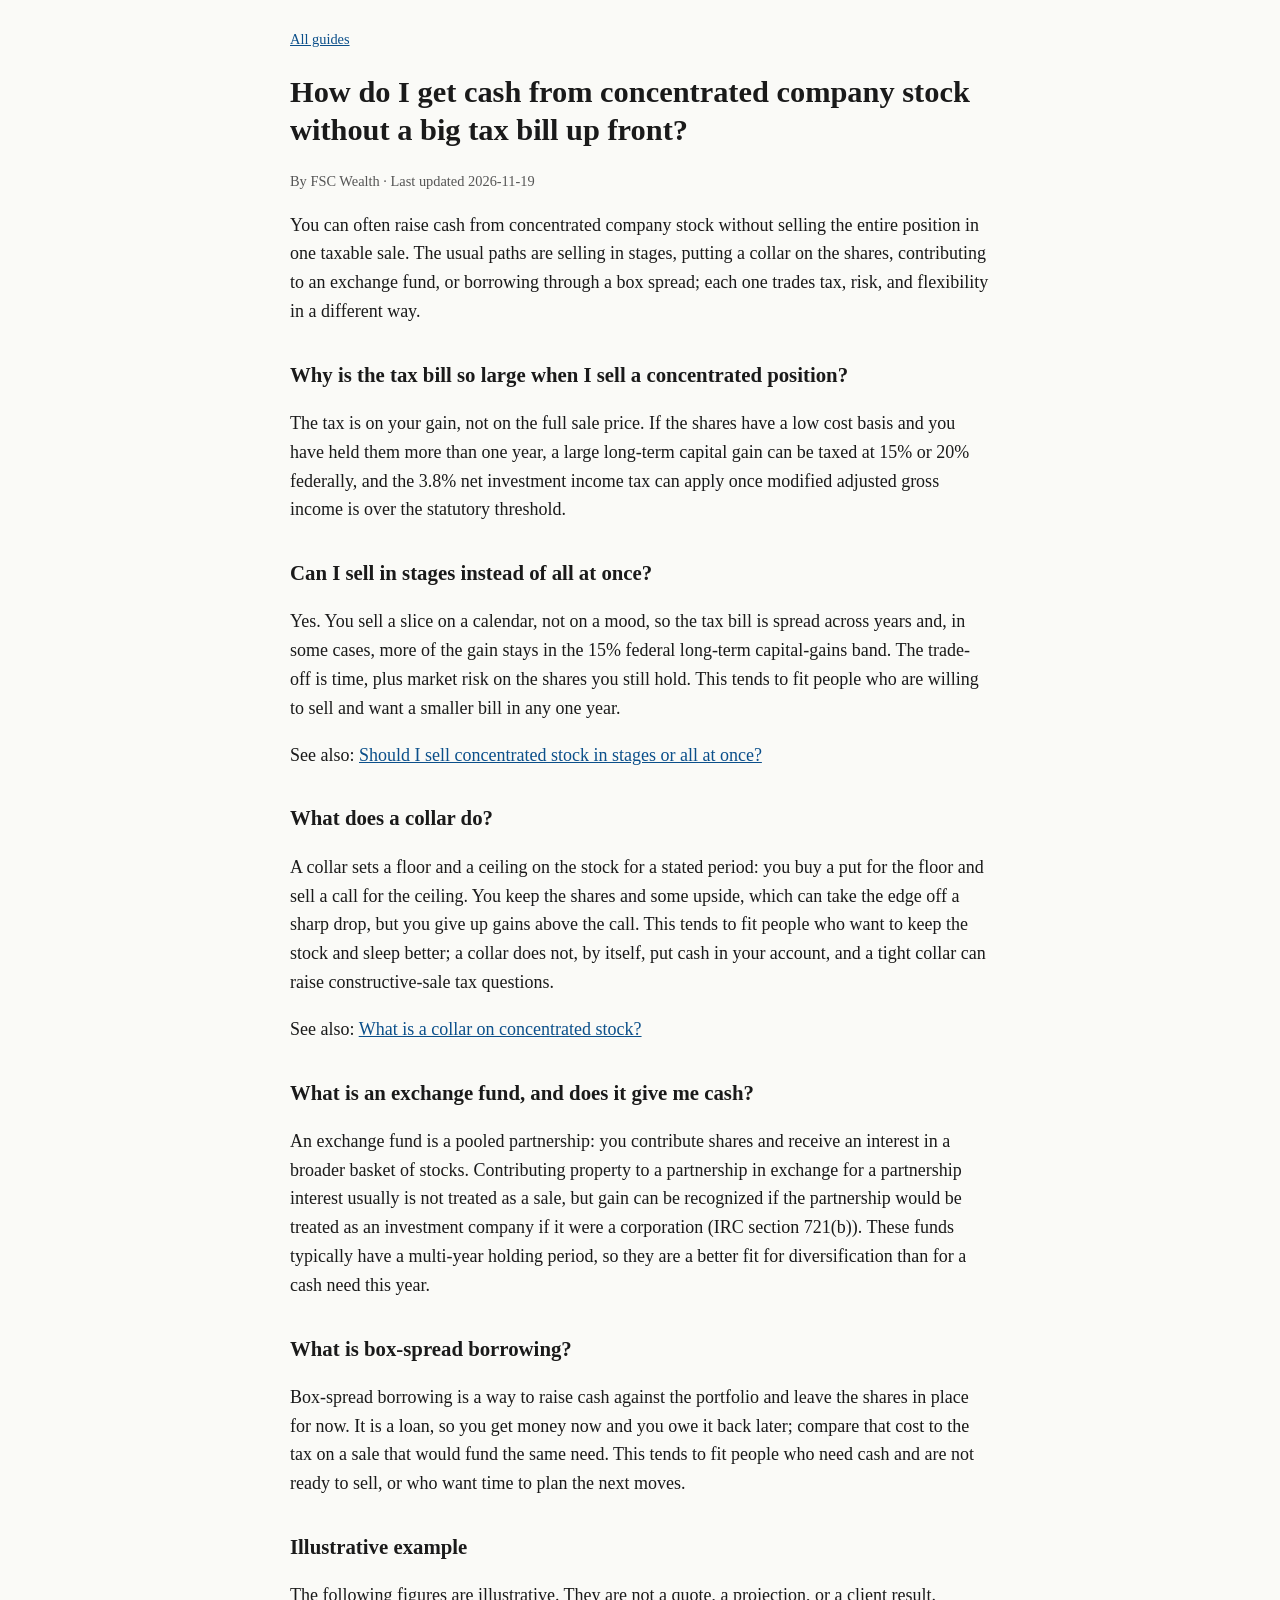
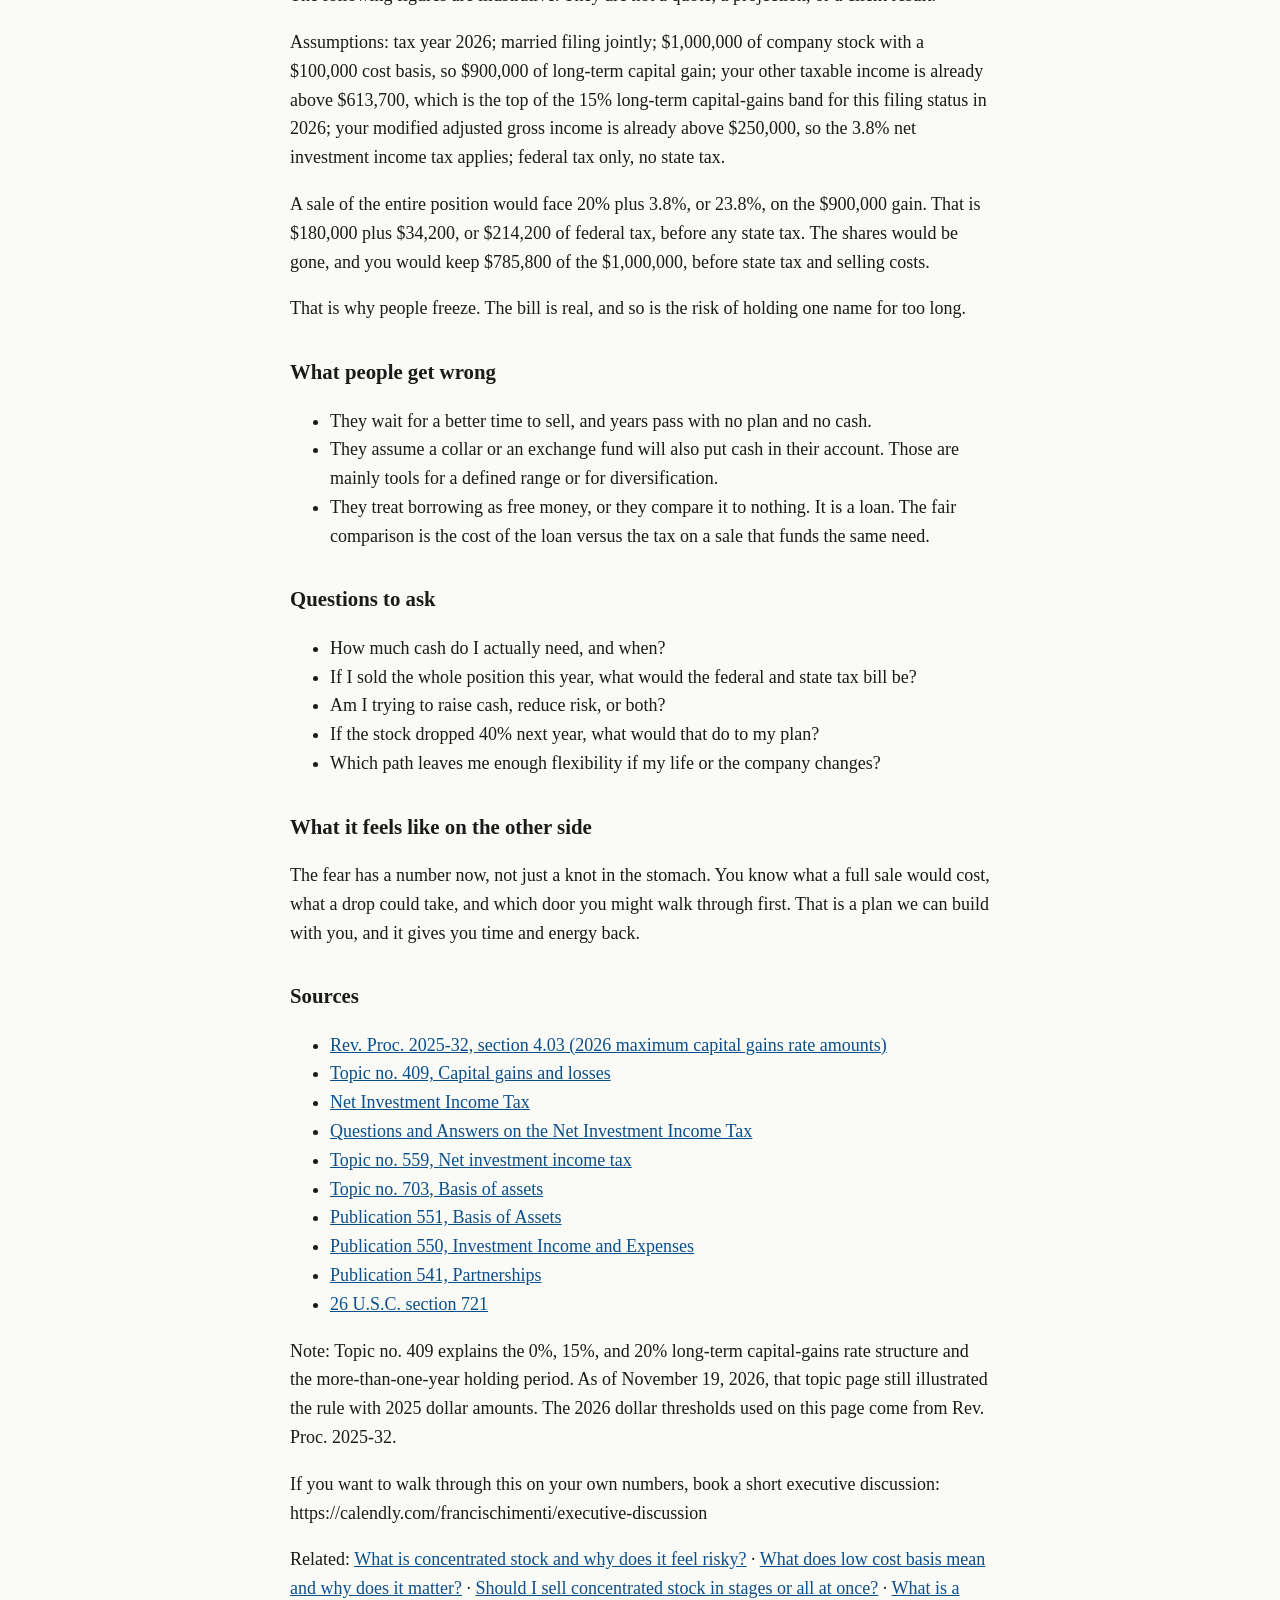
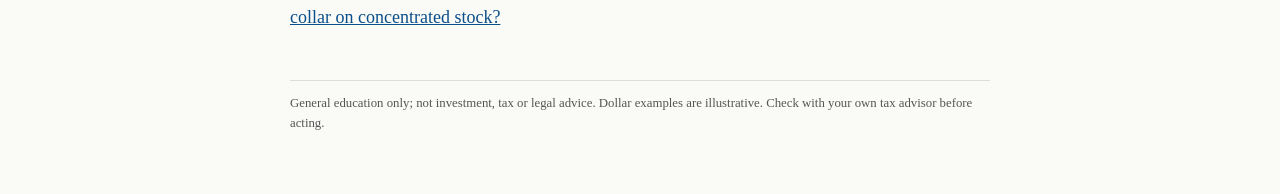
==== how-do-i-get-cash-from-concentrated-stock-without-big-tax/index.html @ 958ac75b "Publish page 1: cash from concentrated stock Add the prebuilt static site at the repository root so " ====
<!doctype html><html lang="en"><head><meta charset="utf-8"><meta name="viewport" content="width=device-width,initial-scale=1">
<title>How do I get cash from concentrated company stock without a big tax bill up front?</title><meta name="description" content="You can often raise cash without selling the entire position at once. Paths include staged sales, a collar, an exchange fund, or box-spread borrowing."><link rel="canonical" href="https://myfranchisenyc-oss.github.io/how-do-i-get-cash-from-concentrated-stock-without-big-tax/">
<link rel="stylesheet" href="/style.css"><script type="application/ld+json">{
  "@context": "https://schema.org",
  "@type": "FAQPage",
  "mainEntity": [
    {
      "@type": "Question",
      "name": "How do I get cash from concentrated company stock without a big tax bill up front?",
      "acceptedAnswer": {
        "@type": "Answer",
        "text": "You can often raise cash from concentrated company stock without selling the entire position in one taxable sale. The usual paths are selling in stages, putting a collar on the shares, contributing to an exchange fund, or borrowing through a box spread; each one trades tax, risk, and flexibility in a different way."
      }
    },
    {
      "@type": "Question",
      "name": "Why is the tax bill so large when I sell a concentrated position?",
      "acceptedAnswer": {
        "@type": "Answer",
        "text": "The tax is on your gain, not on the full sale price. If the shares have a low cost basis and you have held them more than one year, a large long-term capital gain can be taxed at 15% or 20% federally, and the 3.8% net investment income tax can apply once modified adjusted gross income is over the statutory threshold."
      }
    },
    {
      "@type": "Question",
      "name": "Can I sell in stages instead of all at once?",
      "acceptedAnswer": {
        "@type": "Answer",
        "text": "Yes. You sell a slice on a calendar, not on a mood, so the tax bill is spread across years and, in some cases, more of the gain stays in the 15% federal long-term capital-gains band. The trade-off is time, plus market risk on the shares you still hold. This tends to fit people who are willing to sell and want a smaller bill in any one year."
      }
    },
    {
      "@type": "Question",
      "name": "What does a collar do?",
      "acceptedAnswer": {
        "@type": "Answer",
        "text": "A collar sets a floor and a ceiling on the stock for a stated period: you buy a put for the floor and sell a call for the ceiling. You keep the shares and some upside, which can take the edge off a sharp drop, but you give up gains above the call. This tends to fit people who want to keep the stock and sleep better; a collar does not, by itself, put cash in your account, and a tight collar can raise constructive-sale tax questions."
      }
    },
    {
      "@type": "Question",
      "name": "What is an exchange fund, and does it give me cash?",
      "acceptedAnswer": {
        "@type": "Answer",
        "text": "An exchange fund is a pooled partnership: you contribute shares and receive an interest in a broader basket of stocks. Contributing property to a partnership in exchange for a partnership interest usually is not treated as a sale, but gain can be recognized if the partnership would be treated as an investment company if it were a corporation (IRC section 721(b)). These funds typically have a multi-year holding period, so they are a better fit for diversification than for a cash need this year."
      }
    },
    {
      "@type": "Question",
      "name": "What is box-spread borrowing?",
      "acceptedAnswer": {
        "@type": "Answer",
        "text": "Box-spread borrowing is a way to raise cash against the portfolio and leave the shares in place for now. It is a loan, so you get money now and you owe it back later; compare that cost to the tax on a sale that would fund the same need. This tends to fit people who need cash and are not ready to sell, or who want time to plan the next moves."
      }
    }
  ]
}</script></head><body><main><nav><a href="/">All guides</a></nav><h1>How do I get cash from concentrated company stock without a big tax bill up front?</h1><p class="meta">By FSC Wealth · Last updated 2026-11-19</p><p>You can often raise cash from concentrated company stock without selling the entire position in one taxable sale. The usual paths are selling in stages, putting a collar on the shares, contributing to an exchange fund, or borrowing through a box spread; each one trades tax, risk, and flexibility in a different way.</p>
<h2>Why is the tax bill so large when I sell a concentrated position?</h2>
<p>The tax is on your gain, not on the full sale price. If the shares have a low cost basis and you have held them more than one year, a large long-term capital gain can be taxed at 15% or 20% federally, and the 3.8% net investment income tax can apply once modified adjusted gross income is over the statutory threshold.</p>
<h2>Can I sell in stages instead of all at once?</h2>
<p>Yes. You sell a slice on a calendar, not on a mood, so the tax bill is spread across years and, in some cases, more of the gain stays in the 15% federal long-term capital-gains band. The trade-off is time, plus market risk on the shares you still hold. This tends to fit people who are willing to sell and want a smaller bill in any one year.</p>
<p>See also: <a href="/should-i-sell-concentrated-stock-in-stages-or-all-at-once/">Should I sell concentrated stock in stages or all at once?</a></p>
<h2>What does a collar do?</h2>
<p>A collar sets a floor and a ceiling on the stock for a stated period: you buy a put for the floor and sell a call for the ceiling. You keep the shares and some upside, which can take the edge off a sharp drop, but you give up gains above the call. This tends to fit people who want to keep the stock and sleep better; a collar does not, by itself, put cash in your account, and a tight collar can raise constructive-sale tax questions.</p>
<p>See also: <a href="/what-is-a-collar-on-concentrated-stock/">What is a collar on concentrated stock?</a></p>
<h2>What is an exchange fund, and does it give me cash?</h2>
<p>An exchange fund is a pooled partnership: you contribute shares and receive an interest in a broader basket of stocks. Contributing property to a partnership in exchange for a partnership interest usually is not treated as a sale, but gain can be recognized if the partnership would be treated as an investment company if it were a corporation (IRC section 721(b)). These funds typically have a multi-year holding period, so they are a better fit for diversification than for a cash need this year.</p>
<h2>What is box-spread borrowing?</h2>
<p>Box-spread borrowing is a way to raise cash against the portfolio and leave the shares in place for now. It is a loan, so you get money now and you owe it back later; compare that cost to the tax on a sale that would fund the same need. This tends to fit people who need cash and are not ready to sell, or who want time to plan the next moves.</p>
<h2>Illustrative example</h2>
<p>The following figures are illustrative. They are not a quote, a projection, or a client result.</p>
<p>Assumptions: tax year 2026; married filing jointly; $1,000,000 of company stock with a $100,000 cost basis, so $900,000 of long-term capital gain; your other taxable income is already above $613,700, which is the top of the 15% long-term capital-gains band for this filing status in 2026; your modified adjusted gross income is already above $250,000, so the 3.8% net investment income tax applies; federal tax only, no state tax.</p>
<p>A sale of the entire position would face 20% plus 3.8%, or 23.8%, on the $900,000 gain. That is $180,000 plus $34,200, or $214,200 of federal tax, before any state tax. The shares would be gone, and you would keep $785,800 of the $1,000,000, before state tax and selling costs.</p>
<p>That is why people freeze. The bill is real, and so is the risk of holding one name for too long.</p>
<h2>What people get wrong</h2>
<ul>
<li>They wait for a better time to sell, and years pass with no plan and no cash.</li>
<li>They assume a collar or an exchange fund will also put cash in their account. Those are mainly tools for a defined range or for diversification.</li>
<li>They treat borrowing as free money, or they compare it to nothing. It is a loan. The fair comparison is the cost of the loan versus the tax on a sale that funds the same need.</li>
</ul>
<h2>Questions to ask</h2>
<ul>
<li>How much cash do I actually need, and when?</li>
<li>If I sold the whole position this year, what would the federal and state tax bill be?</li>
<li>Am I trying to raise cash, reduce risk, or both?</li>
<li>If the stock dropped 40% next year, what would that do to my plan?</li>
<li>Which path leaves me enough flexibility if my life or the company changes?</li>
</ul>
<h2>What it feels like on the other side</h2>
<p>The fear has a number now, not just a knot in the stomach. You know what a full sale would cost, what a drop could take, and which door you might walk through first. That is a plan we can build with you, and it gives you time and energy back.</p>
<h2>Sources</h2>
<ul>
<li><a href="https://www.irs.gov/pub/irs-drop/rp-25-32.pdf">Rev. Proc. 2025-32, section 4.03 (2026 maximum capital gains rate amounts)</a></li>
<li><a href="https://www.irs.gov/taxtopics/tc409">Topic no. 409, Capital gains and losses</a></li>
<li><a href="https://www.irs.gov/individuals/net-investment-income-tax">Net Investment Income Tax</a></li>
<li><a href="https://www.irs.gov/newsroom/questions-and-answers-on-the-net-investment-income-tax">Questions and Answers on the Net Investment Income Tax</a></li>
<li><a href="https://www.irs.gov/taxtopics/tc559">Topic no. 559, Net investment income tax</a></li>
<li><a href="https://www.irs.gov/taxtopics/tc703">Topic no. 703, Basis of assets</a></li>
<li><a href="https://www.irs.gov/publications/p551">Publication 551, Basis of Assets</a></li>
<li><a href="https://www.irs.gov/publications/p550">Publication 550, Investment Income and Expenses</a></li>
<li><a href="https://www.irs.gov/publications/p541">Publication 541, Partnerships</a></li>
<li><a href="https://uscode.house.gov/us/usc/119-142/t26/s721/">26 U.S.C. section 721</a></li>
</ul>
<p>Note: Topic no. 409 explains the 0%, 15%, and 20% long-term capital-gains rate structure and the more-than-one-year holding period. As of November 19, 2026, that topic page still illustrated the rule with 2025 dollar amounts. The 2026 dollar thresholds used on this page come from Rev. Proc. 2025-32.</p>
<p>If you want to walk through this on your own numbers, book a short executive discussion: https://calendly.com/francischimenti/executive-discussion</p>
<p>Related: <a href="/what-is-concentrated-stock-and-why-does-it-feel-risky/">What is concentrated stock and why does it feel risky?</a> · <a href="/what-does-low-cost-basis-mean-and-why-does-it-matter/">What does low cost basis mean and why does it matter?</a> · <a href="/should-i-sell-concentrated-stock-in-stages-or-all-at-once/">Should I sell concentrated stock in stages or all at once?</a> · <a href="/what-is-a-collar-on-concentrated-stock/">What is a collar on concentrated stock?</a></p><footer>General education only; not investment, tax or legal advice. Dollar examples are illustrative. Check with your own tax advisor before acting.</footer></main></body></html>
---- style.css ----
body{font:18px/1.6 Georgia,serif;color:#1a1a1a;margin:0;background:#fafaf7}
main{max-width:700px;margin:0 auto;padding:24px 20px 60px}
h1{font-size:1.9rem;line-height:1.25}h2{font-size:1.3rem;margin-top:2rem}
a{color:#0b4f8a}.meta{color:#555;font-size:.9rem}
.cta{background:#eef3f8;border-left:4px solid #0b4f8a;padding:12px 16px;margin:2rem 0}
footer{color:#555;font-size:.8rem;margin-top:3rem;border-top:1px solid #ddd;padding-top:12px}
nav a{font-size:.9rem}
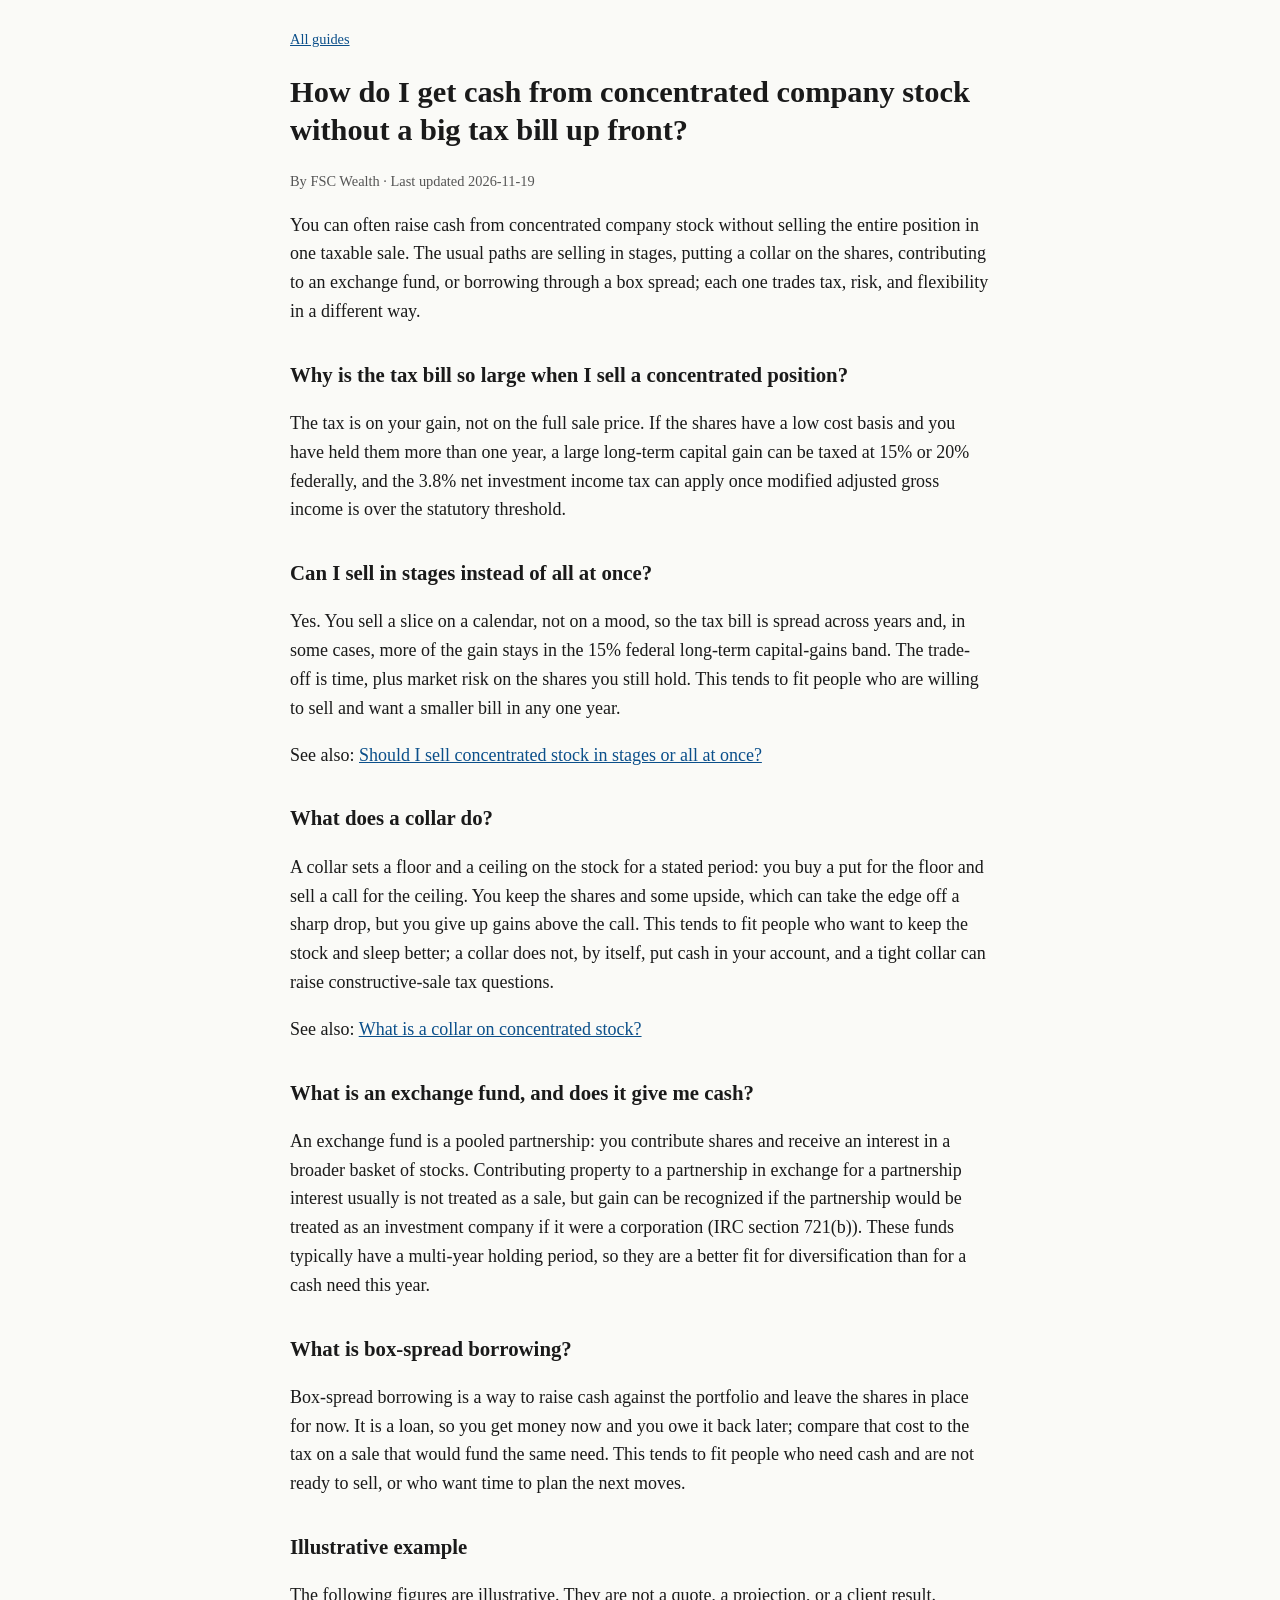
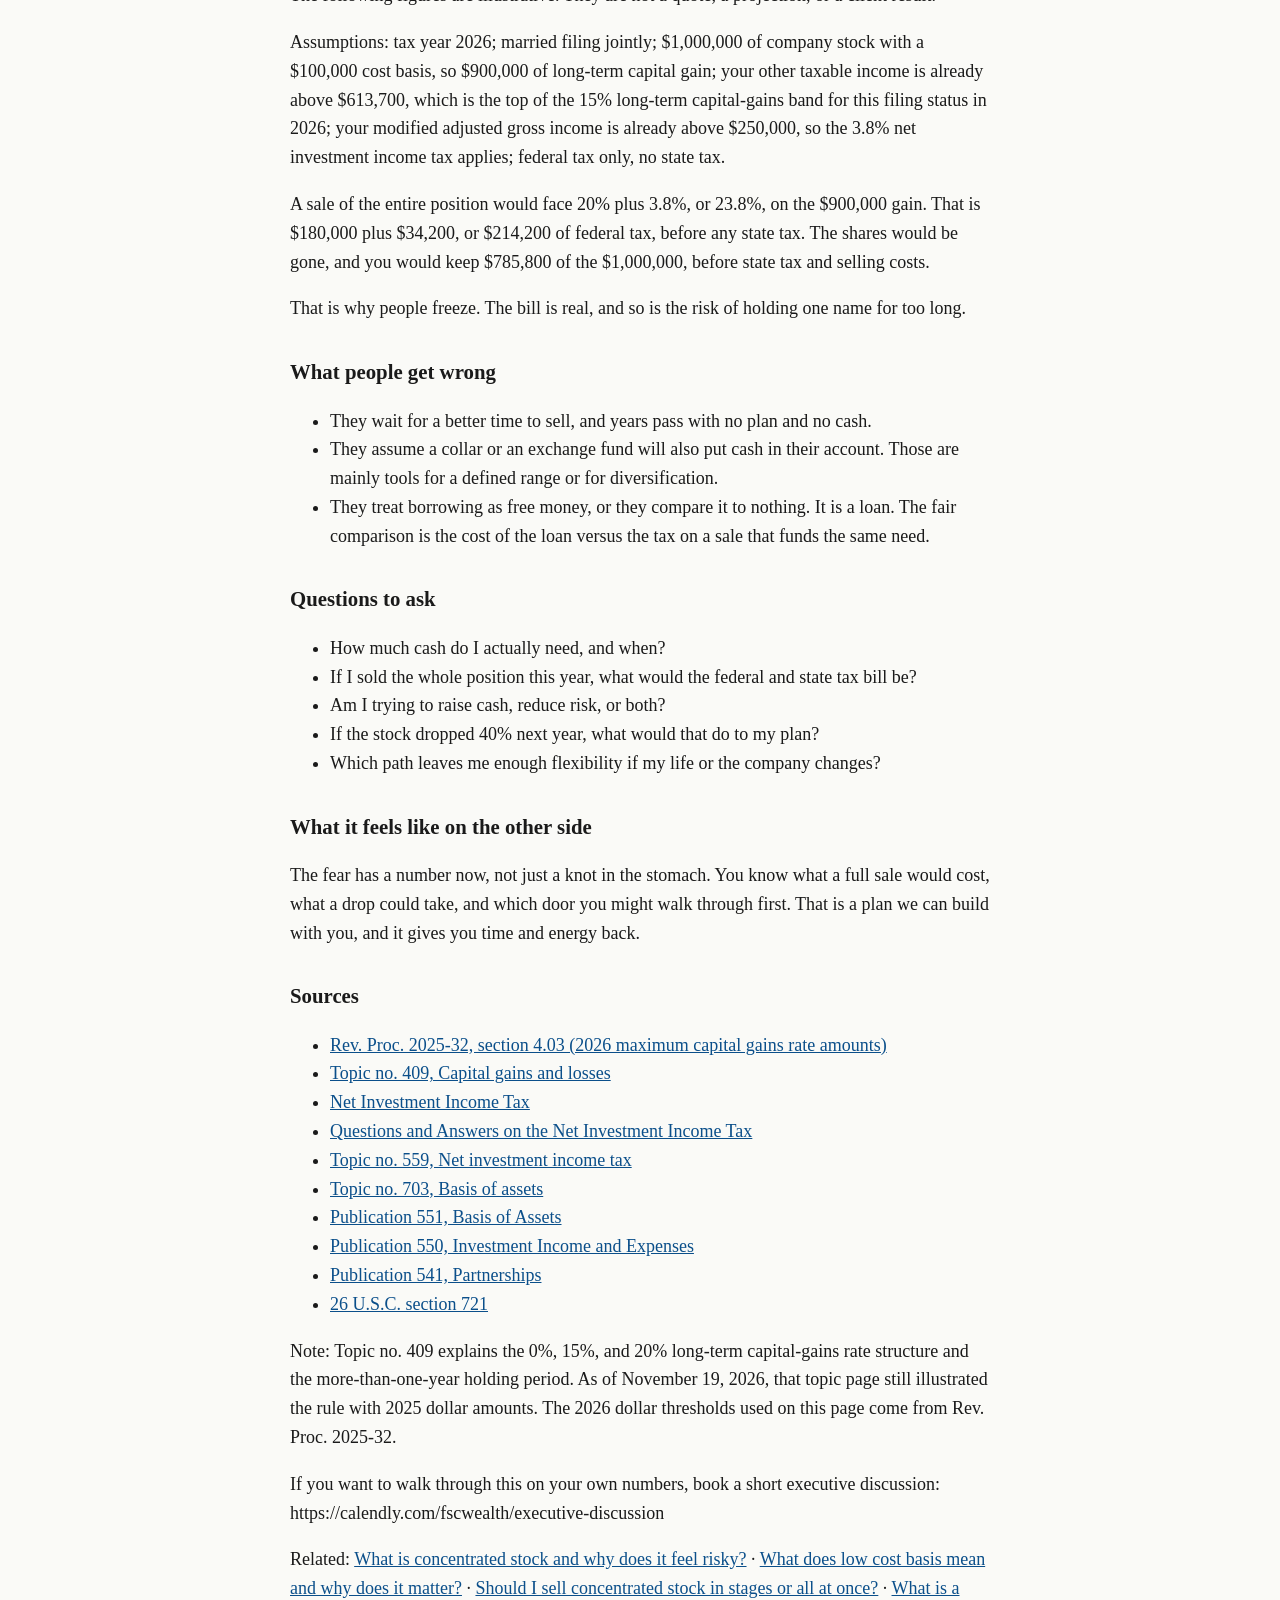
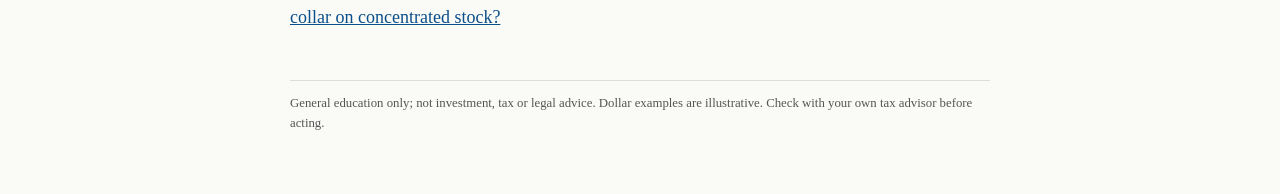
==== commit 9940af4d: "Update booking link to fscwealth Calendly Swap the executive-discussion booking URL on the five arti" ====
--- a/how-do-i-get-cash-from-concentrated-stock-without-big-tax/index.html
+++ b/how-do-i-get-cash-from-concentrated-stock-without-big-tax/index.html
@@ -101,5 +101,5 @@
 <li><a href="https://uscode.house.gov/us/usc/119-142/t26/s721/">26 U.S.C. section 721</a></li>
 </ul>
 <p>Note: Topic no. 409 explains the 0%, 15%, and 20% long-term capital-gains rate structure and the more-than-one-year holding period. As of November 19, 2026, that topic page still illustrated the rule with 2025 dollar amounts. The 2026 dollar thresholds used on this page come from Rev. Proc. 2025-32.</p>
-<p>If you want to walk through this on your own numbers, book a short executive discussion: https://calendly.com/francischimenti/executive-discussion</p>
+<p>If you want to walk through this on your own numbers, book a short executive discussion: https://calendly.com/fscwealth/executive-discussion</p>
 <p>Related: <a href="/what-is-concentrated-stock-and-why-does-it-feel-risky/">What is concentrated stock and why does it feel risky?</a> · <a href="/what-does-low-cost-basis-mean-and-why-does-it-matter/">What does low cost basis mean and why does it matter?</a> · <a href="/should-i-sell-concentrated-stock-in-stages-or-all-at-once/">Should I sell concentrated stock in stages or all at once?</a> · <a href="/what-is-a-collar-on-concentrated-stock/">What is a collar on concentrated stock?</a></p><footer>General education only; not investment, tax or legal advice. Dollar examples are illustrative. Check with your own tax advisor before acting.</footer></main></body></html>
